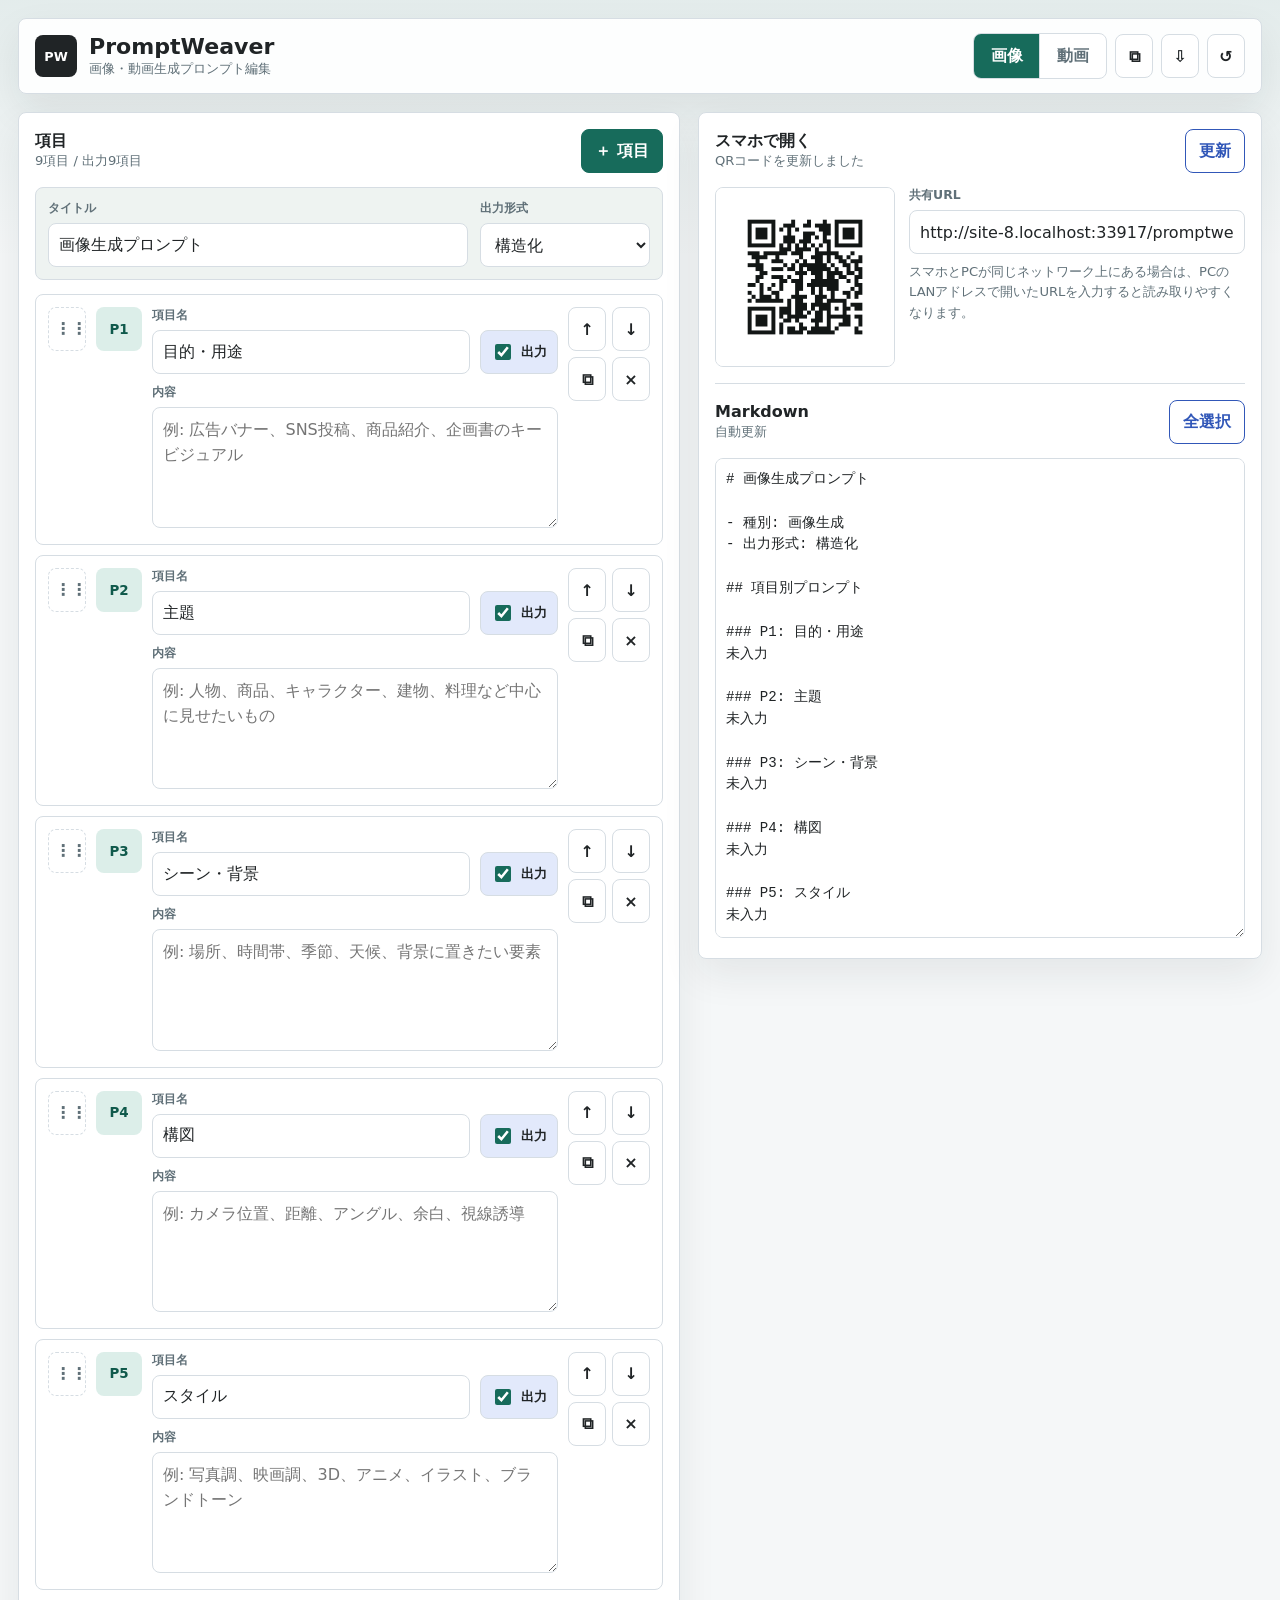
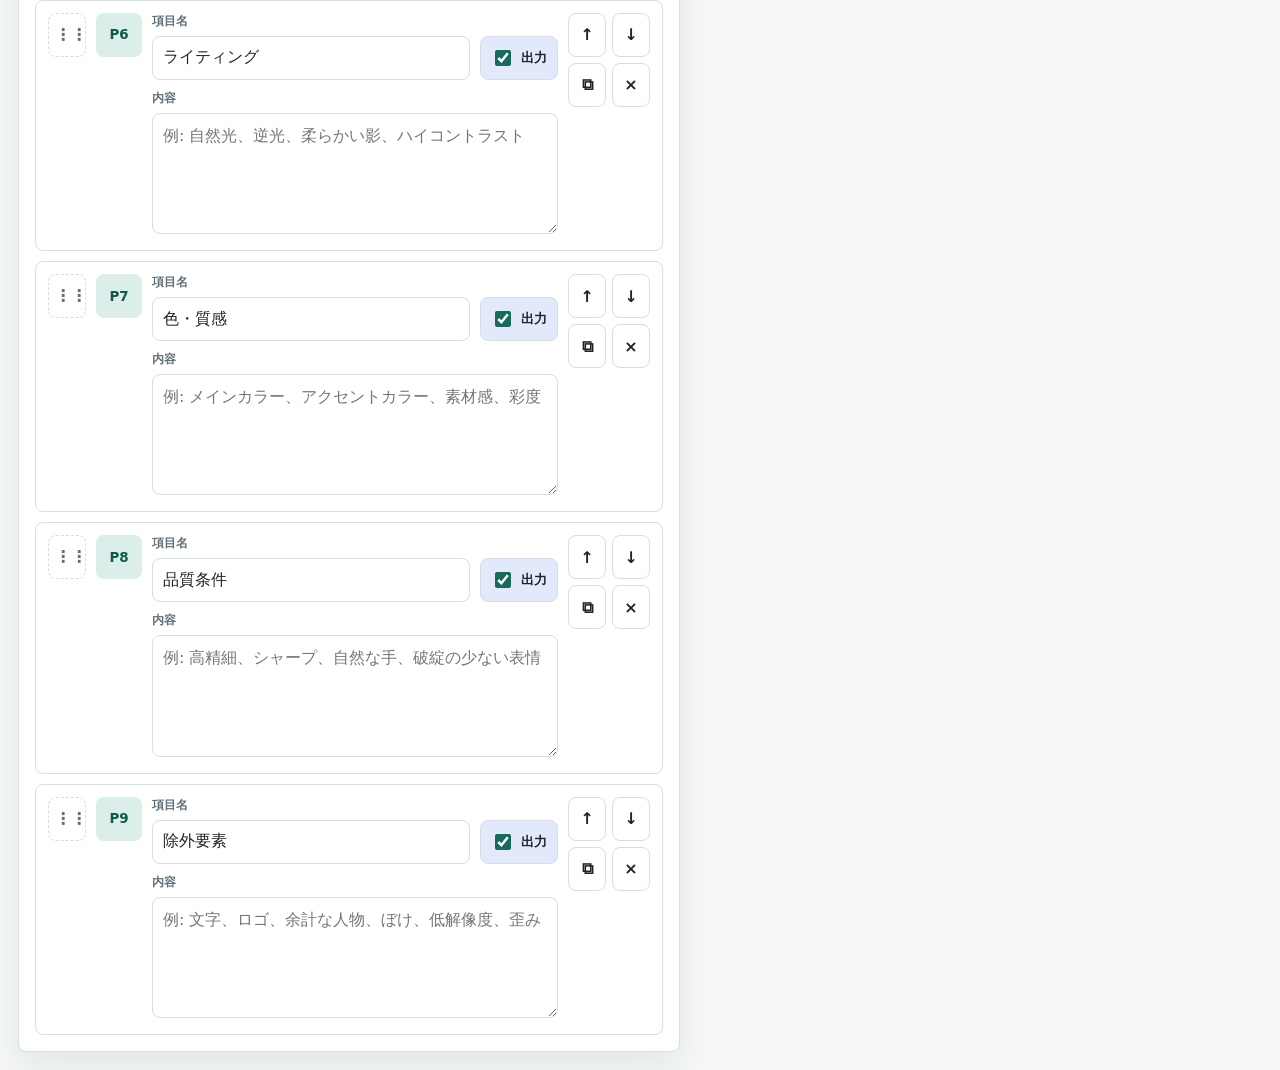
==== promptweaver/index.html @ 626ed740 "Restore PromptWeaver as offline PWA" ====
<!doctype html>
<html lang="ja">
  <head>
    <meta charset="utf-8" />
    <meta name="viewport" content="width=device-width, initial-scale=1, viewport-fit=cover" />
    <meta name="theme-color" content="#176b5b" />
    <meta name="apple-mobile-web-app-capable" content="yes" />
    <meta name="apple-mobile-web-app-title" content="PromptWeaver" />
    <meta name="apple-mobile-web-app-status-bar-style" content="default" />
    <title>PromptWeaver</title>
    <link rel="manifest" href="manifest.webmanifest" />
    <link rel="apple-touch-icon" href="icon-192.png" />
    <link rel="stylesheet" href="styles.css?v=20260616-pw1" />
  </head>
  <body>
    <div class="app-shell">
      <header class="topbar">
        <div class="brand">
          <span class="brand-mark" aria-hidden="true">PW</span>
          <div>
            <h1>PromptWeaver</h1>
            <p>画像・動画生成プロンプト編集</p>
          </div>
        </div>

        <div class="top-actions" aria-label="プロンプト操作">
          <div class="segmented" role="radiogroup" aria-label="生成タイプ">
            <button class="segment is-active" type="button" data-type="image" role="radio" aria-checked="true">画像</button>
            <button class="segment" type="button" data-type="video" role="radio" aria-checked="false">動画</button>
          </div>
          <button class="icon-button" type="button" id="copyMarkdown" aria-label="プロンプト本文をコピー" title="プロンプト本文をコピー">⧉</button>
          <button class="icon-button" type="button" id="downloadMarkdown" aria-label="Markdownを保存" title="Markdownを保存">⇩</button>
          <button class="icon-button danger" type="button" id="resetTemplate" aria-label="テンプレートを初期化" title="テンプレートを初期化">↺</button>
        </div>
      </header>

      <main class="workspace">
        <section class="editor-panel" aria-labelledby="editorTitle">
          <div class="panel-head">
            <div>
              <h2 id="editorTitle">項目</h2>
              <p id="itemCount">0項目</p>
            </div>
            <button class="primary-action" type="button" id="addItem">＋ 項目</button>
          </div>

          <div class="project-fields">
            <label>
              <span>タイトル</span>
              <input id="promptTitle" type="text" maxlength="80" autocomplete="off" />
            </label>
            <label>
              <span>出力形式</span>
              <select id="outputTone">
                <option value="structured">構造化</option>
                <option value="compact">コンパクト</option>
                <option value="production">制作指示書</option>
              </select>
            </label>
          </div>

          <div class="item-list" id="itemList" aria-label="プロンプト項目"></div>
        </section>

        <section class="preview-panel" aria-labelledby="previewTitle">
          <div class="share-panel" aria-labelledby="shareTitle">
            <div class="panel-head">
              <div>
                <h2 id="shareTitle">スマホで開く</h2>
                <p id="qrStatus" aria-live="polite">このページのURLをQR化</p>
              </div>
              <button class="secondary-action" type="button" id="refreshQr">更新</button>
            </div>
            <div class="qr-layout">
              <canvas id="qrCanvas" width="180" height="180" aria-label="スマホ用QRコード"></canvas>
              <div class="qr-fields">
                <label>
                  <span>共有URL</span>
                  <input id="shareUrl" type="url" autocomplete="off" />
                </label>
                <p class="qr-note">スマホとPCが同じネットワーク上にある場合は、PCのLANアドレスで開いたURLを入力すると読み取りやすくなります。</p>
              </div>
            </div>
          </div>

          <div class="panel-head markdown-head">
            <div>
              <h2 id="previewTitle">Markdown</h2>
              <p id="copyStatus" aria-live="polite">自動更新</p>
            </div>
            <button class="secondary-action" type="button" id="selectMarkdown">全選択</button>
          </div>

          <textarea id="markdownOutput" spellcheck="false" readonly></textarea>
        </section>
      </main>
    </div>

    <template id="itemTemplate">
      <article class="prompt-item" draggable="true">
        <div class="item-main">
          <button class="drag-handle" type="button" aria-label="並べ替え" title="並べ替え">⋮⋮</button>
          <div class="priority-badge" aria-label="優先順位"></div>
          <div class="item-fields">
            <div class="item-row">
              <label class="item-label">
                <span>項目名</span>
                <input class="field-name" type="text" maxlength="32" autocomplete="off" />
              </label>
              <label class="include-toggle">
                <input class="field-enabled" type="checkbox" />
                <span>出力</span>
              </label>
            </div>
            <label class="content-field">
              <span>内容</span>
              <textarea class="field-content" rows="4"></textarea>
            </label>
          </div>
        </div>
        <div class="item-tools">
          <button type="button" class="tool-button move-up" aria-label="上へ" title="上へ">↑</button>
          <button type="button" class="tool-button move-down" aria-label="下へ" title="下へ">↓</button>
          <button type="button" class="tool-button duplicate" aria-label="複製" title="複製">⧉</button>
          <button type="button" class="tool-button remove" aria-label="削除" title="削除">×</button>
        </div>
      </article>
    </template>

    <script src="app.js?v=20260616-pw1" defer></script>
  </body>
</html>
---- promptweaver/styles.css ----
:root {
  color-scheme: light;
  --bg: #f5f7f8;
  --panel: #ffffff;
  --panel-muted: #eef3f1;
  --text: #202426;
  --muted: #607078;
  --line: #d6dde3;
  --accent: #176b5b;
  --accent-strong: #0f594b;
  --accent-soft: #dceee9;
  --blue: #3157b8;
  --blue-soft: #e2e9fb;
  --warn: #b66c1c;
  --danger: #ad3030;
  --shadow: 0 16px 38px rgba(28, 38, 44, 0.08);
  font-family:
    "Segoe UI",
    "Noto Sans JP",
    system-ui,
    -apple-system,
    sans-serif;
}

* {
  box-sizing: border-box;
}

html {
  min-width: 320px;
}

body {
  margin: 0;
  background:
    linear-gradient(180deg, rgba(23, 107, 91, 0.08), transparent 260px),
    var(--bg);
  color: var(--text);
  -webkit-text-size-adjust: 100%;
  -webkit-tap-highlight-color: rgba(23, 107, 91, 0.18);
}

button,
input,
textarea,
select {
  font: inherit;
}

button {
  cursor: pointer;
}

.app-shell {
  min-height: 100vh;
  padding: max(18px, env(safe-area-inset-top)) max(18px, env(safe-area-inset-right)) max(18px, env(safe-area-inset-bottom)) max(18px, env(safe-area-inset-left));
}

.topbar {
  display: flex;
  align-items: center;
  justify-content: space-between;
  gap: 16px;
  max-width: 1440px;
  margin: 0 auto 18px;
  padding: 14px 16px;
  border: 1px solid var(--line);
  border-radius: 8px;
  background: rgba(255, 255, 255, 0.92);
  box-shadow: var(--shadow);
}

.brand {
  display: flex;
  align-items: center;
  min-width: 0;
  gap: 12px;
}

.brand-mark {
  display: grid;
  place-items: center;
  width: 42px;
  height: 42px;
  flex: 0 0 auto;
  border-radius: 8px;
  background: var(--text);
  color: #ffffff;
  font-size: 0.8rem;
  font-weight: 800;
  letter-spacing: 0;
}

h1,
h2,
p {
  margin: 0;
}

h1 {
  font-size: 1.38rem;
  line-height: 1.15;
}

h2 {
  font-size: 1rem;
  line-height: 1.25;
}

.brand p,
.panel-head p {
  color: var(--muted);
  font-size: 0.82rem;
  line-height: 1.45;
}

.top-actions,
.panel-head,
.item-tools,
.segmented {
  display: flex;
  align-items: center;
}

.top-actions {
  flex-wrap: wrap;
  justify-content: flex-end;
  gap: 8px;
}

.segmented {
  overflow: hidden;
  border: 1px solid var(--line);
  border-radius: 8px;
  background: #ffffff;
}

.segment {
  min-width: 66px;
  min-height: 44px;
  border: 0;
  border-right: 1px solid var(--line);
  background: transparent;
  color: var(--muted);
  font-weight: 800;
}

.segment:last-child {
  border-right: 0;
}

.segment.is-active {
  background: var(--accent);
  color: #ffffff;
}

.icon-button,
.tool-button {
  display: inline-grid;
  place-items: center;
  width: 38px;
  min-height: 44px;
  border: 1px solid var(--line);
  border-radius: 8px;
  background: #ffffff;
  color: var(--text);
  font-size: 1rem;
  font-weight: 800;
}

.icon-button:hover,
.tool-button:hover,
.secondary-action:hover,
.drag-handle:hover {
  border-color: var(--blue);
  color: var(--blue);
}

.icon-button.danger:hover,
.tool-button.remove:hover {
  border-color: rgba(173, 48, 48, 0.5);
  color: var(--danger);
}

.workspace {
  display: grid;
  grid-template-columns: minmax(0, 1.08fr) minmax(360px, 0.92fr);
  align-items: start;
  gap: 18px;
  max-width: 1440px;
  margin: 0 auto;
}

.editor-panel,
.preview-panel {
  min-width: 0;
  border: 1px solid var(--line);
  border-radius: 8px;
  background: var(--panel);
  box-shadow: var(--shadow);
}

.editor-panel {
  padding: 16px;
}

.preview-panel {
  position: sticky;
  top: 18px;
  padding: 16px;
}

.share-panel {
  margin-bottom: 16px;
  padding-bottom: 16px;
  border-bottom: 1px solid var(--line);
}

.markdown-head {
  margin-top: 0;
}

.qr-layout {
  display: grid;
  grid-template-columns: 180px minmax(0, 1fr);
  gap: 14px;
  align-items: start;
}

#qrCanvas {
  width: 180px;
  height: 180px;
  border: 1px solid var(--line);
  border-radius: 8px;
  background: #ffffff;
}

.qr-fields {
  min-width: 0;
}

.qr-note {
  margin-top: 8px;
  color: var(--muted);
  font-size: 0.82rem;
  line-height: 1.55;
}

.panel-head {
  justify-content: space-between;
  gap: 12px;
  margin-bottom: 14px;
}

.primary-action,
.secondary-action {
  min-height: 44px;
  border-radius: 8px;
  padding: 0 13px;
  font-weight: 800;
  white-space: nowrap;
}

.primary-action {
  border: 1px solid var(--accent);
  background: var(--accent);
  color: #ffffff;
}

.primary-action:hover {
  background: var(--accent-strong);
}

.secondary-action {
  border: 1px solid var(--blue);
  background: #ffffff;
  color: var(--blue);
}

.project-fields {
  display: grid;
  grid-template-columns: minmax(0, 1fr) 170px;
  gap: 12px;
  margin-bottom: 14px;
  padding: 12px;
  border: 1px solid var(--line);
  border-radius: 8px;
  background: var(--panel-muted);
}

label span {
  display: block;
  margin-bottom: 6px;
  color: var(--muted);
  font-size: 0.78rem;
  font-weight: 800;
}

input,
textarea,
select {
  width: 100%;
  border: 1px solid var(--line);
  border-radius: 8px;
  background: #ffffff;
  color: var(--text);
  font-size: 16px;
  outline: none;
}

input,
select {
  min-height: 44px;
  padding: 8px 10px;
}

textarea {
  resize: vertical;
  padding: 10px;
  line-height: 1.55;
  -webkit-text-size-adjust: 100%;
}

input:focus,
textarea:focus,
select:focus {
  border-color: var(--blue);
  box-shadow: 0 0 0 3px rgba(49, 87, 184, 0.14);
}

.item-list {
  display: grid;
  gap: 10px;
}

.prompt-item {
  position: relative;
  display: grid;
  grid-template-columns: minmax(0, 1fr) auto;
  gap: 10px;
  padding: 12px;
  border: 1px solid var(--line);
  border-radius: 8px;
  background: #ffffff;
}

.prompt-item.is-dragging {
  opacity: 0.45;
}

.prompt-item.is-over-before,
.prompt-item.is-over-after {
  border-color: var(--warn);
}

.prompt-item.is-over-before::before,
.prompt-item.is-over-after::after {
  content: "";
  position: absolute;
  left: 12px;
  right: 12px;
  height: 3px;
  border-radius: 999px;
  background: var(--warn);
}

.prompt-item.is-over-before::before {
  top: -2px;
}

.prompt-item.is-over-after::after {
  bottom: -2px;
}

.item-main {
  display: grid;
  grid-template-columns: 38px 46px minmax(0, 1fr);
  gap: 10px;
  min-width: 0;
}

.drag-handle {
  width: 38px;
  height: 44px;
  border: 1px dashed var(--line);
  border-radius: 8px;
  background: #ffffff;
  color: var(--muted);
  font-weight: 900;
  line-height: 1;
  touch-action: none;
  user-select: none;
  -webkit-user-select: none;
}

.is-reordering {
  overscroll-behavior: contain;
}

.priority-badge {
  display: grid;
  place-items: center;
  width: 46px;
  height: 44px;
  border-radius: 8px;
  background: var(--accent-soft);
  color: var(--accent-strong);
  font-size: 0.84rem;
  font-weight: 900;
}

.item-fields {
  min-width: 0;
}

.item-row {
  display: grid;
  grid-template-columns: minmax(0, 1fr) auto;
  gap: 10px;
  align-items: end;
}

.include-toggle {
  display: flex;
  align-items: center;
  min-height: 44px;
  gap: 7px;
  padding: 0 10px;
  border: 1px solid var(--line);
  border-radius: 8px;
  background: var(--blue-soft);
  color: var(--text);
  font-weight: 800;
  white-space: nowrap;
}

.include-toggle span {
  margin: 0;
  color: inherit;
  font-size: 0.82rem;
}

.include-toggle input {
  width: 16px;
  min-height: 16px;
  accent-color: var(--accent);
}

.content-field {
  display: block;
  margin-top: 10px;
}

.item-tools {
  align-content: start;
  flex-wrap: wrap;
  justify-content: flex-end;
  width: 82px;
  gap: 6px;
}

#markdownOutput {
  min-height: calc(100vh - 420px);
  max-height: calc(100vh - 420px);
  resize: vertical;
  font-family:
    "Cascadia Code",
    Consolas,
    "Courier New",
    monospace;
  font-size: 0.88rem;
  white-space: pre;
}

@media (max-width: 980px) {
  .workspace {
    grid-template-columns: 1fr;
  }

  .preview-panel {
    position: static;
  }

  #markdownOutput {
    min-height: 420px;
    max-height: none;
  }
}

@media (max-width: 680px) {
  .app-shell {
    padding: 10px;
  }

  .topbar {
    align-items: stretch;
    flex-direction: column;
  }

  .top-actions {
    justify-content: flex-start;
  }

  h1 {
    font-size: 1.2rem;
  }

  .project-fields,
  .qr-layout,
  .prompt-item,
  .item-main,
  .item-row {
    grid-template-columns: 1fr;
  }

  #qrCanvas {
    justify-self: center;
  }

  .item-main {
    gap: 8px;
  }

  .drag-handle,
  .priority-badge {
    width: 100%;
  }

  .item-tools {
    width: 100%;
    justify-content: flex-start;
  }

  .tool-button {
    width: 42px;
  }
}
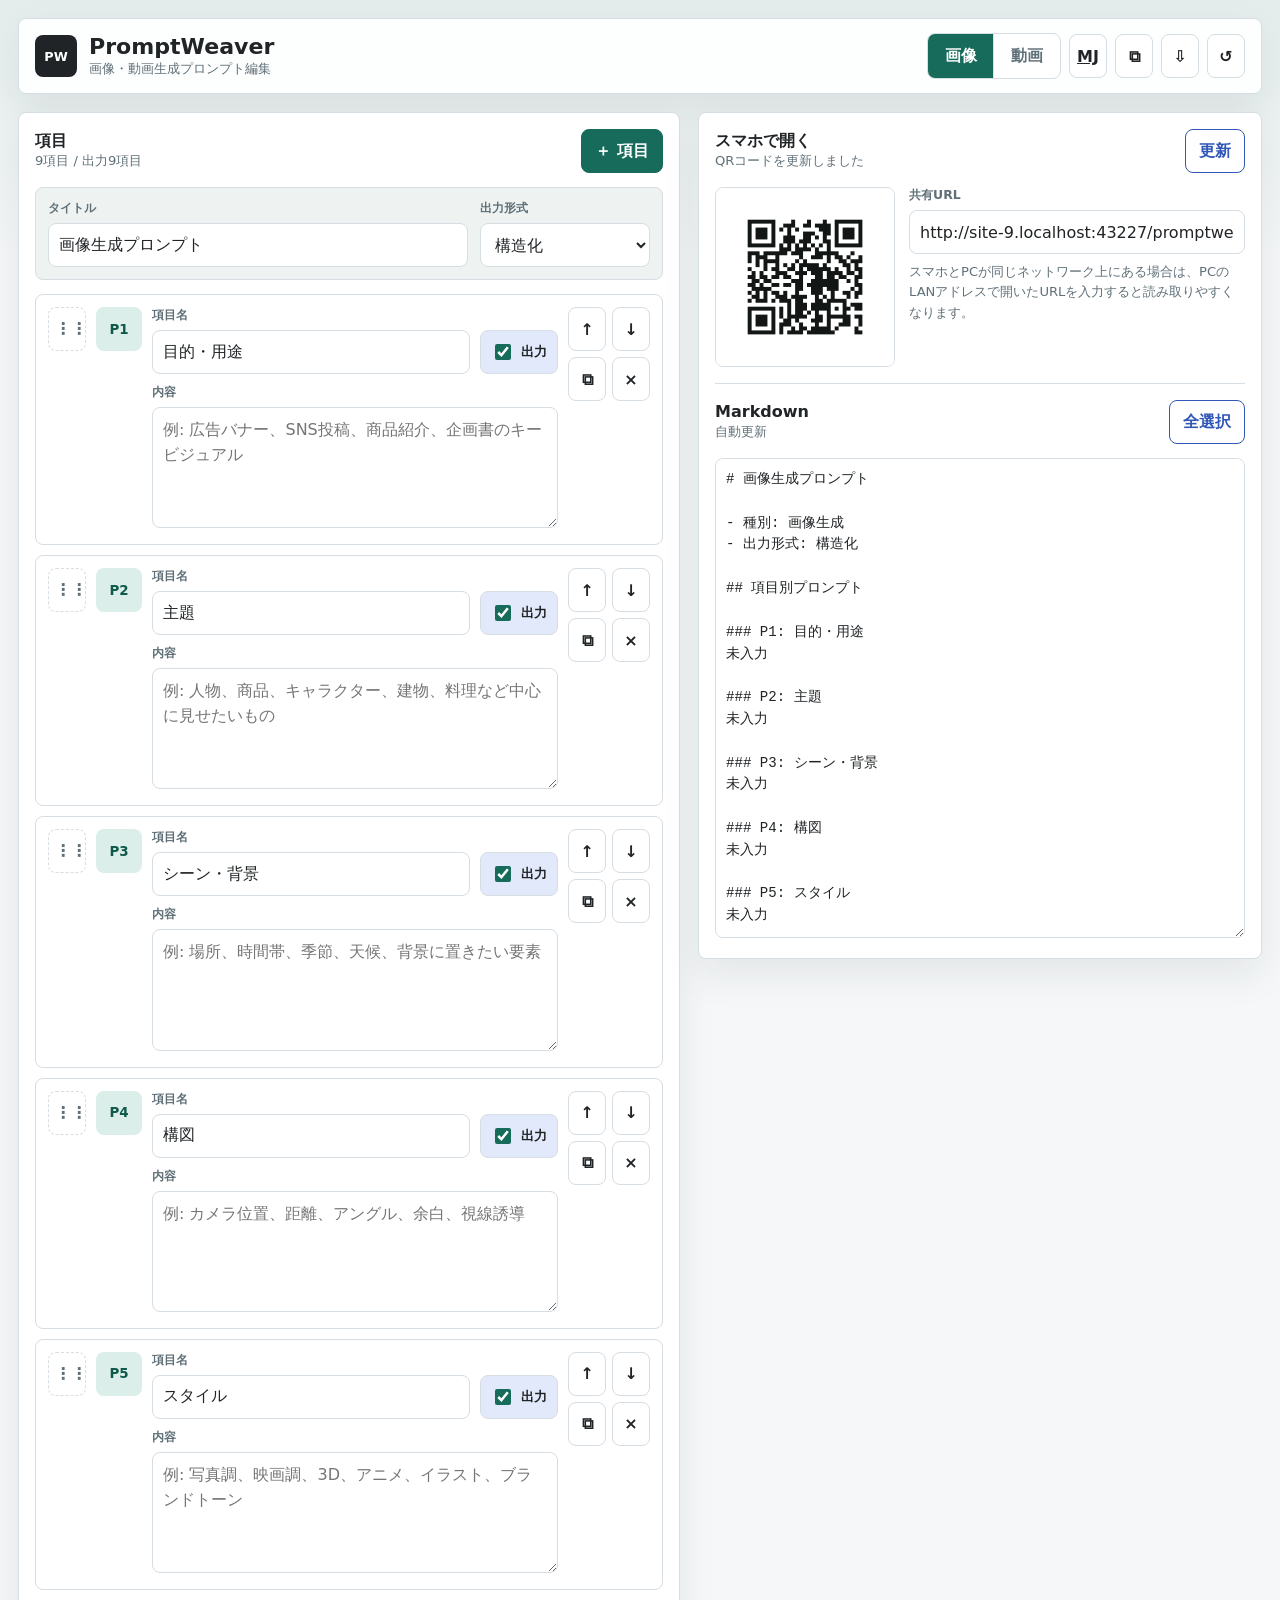
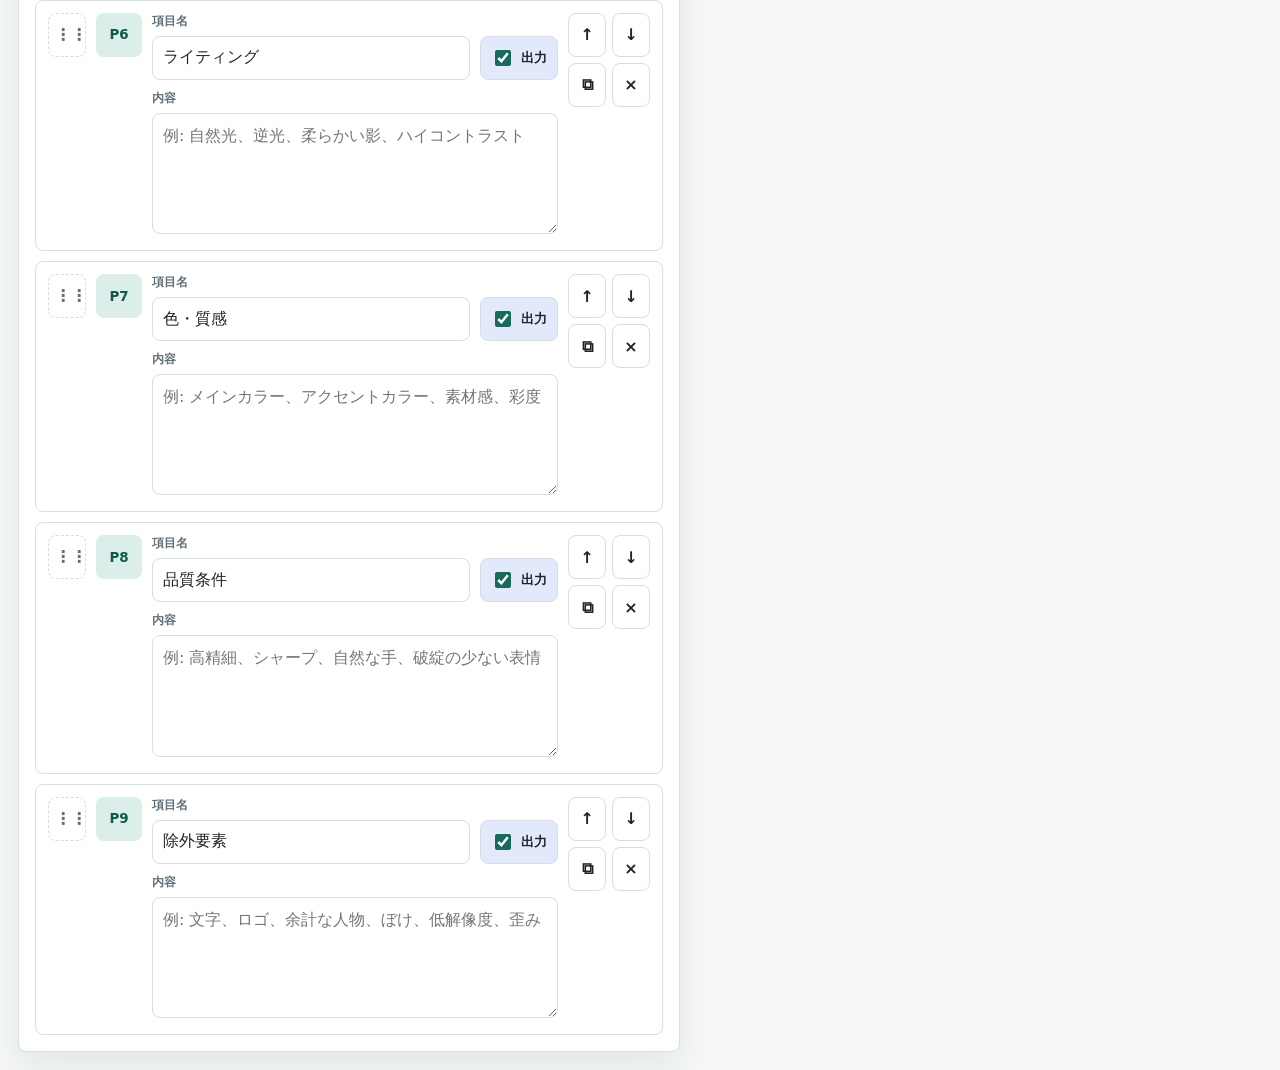
==== commit 3b33218a: "Add Midjourney forge link to PromptWeaver" ====
--- a/promptweaver/index.html
+++ b/promptweaver/index.html
@@ -10,7 +10,7 @@
     <title>PromptWeaver</title>
     <link rel="manifest" href="manifest.webmanifest" />
     <link rel="apple-touch-icon" href="icon-192.png" />
-    <link rel="stylesheet" href="styles.css?v=20260616-pw1" />
+    <link rel="stylesheet" href="styles.css?v=20260616-pw2" />
   </head>
   <body>
     <div class="app-shell">
@@ -28,6 +28,7 @@
             <button class="segment is-active" type="button" data-type="image" role="radio" aria-checked="true">画像</button>
             <button class="segment" type="button" data-type="video" role="radio" aria-checked="false">動画</button>
           </div>
+          <a class="icon-button" href="../" aria-label="Midjourney Prompt Forgeを開く" title="Midjourney Prompt Forgeを開く">MJ</a>
           <button class="icon-button" type="button" id="copyMarkdown" aria-label="プロンプト本文をコピー" title="プロンプト本文をコピー">⧉</button>
           <button class="icon-button" type="button" id="downloadMarkdown" aria-label="Markdownを保存" title="Markdownを保存">⇩</button>
           <button class="icon-button danger" type="button" id="resetTemplate" aria-label="テンプレートを初期化" title="テンプレートを初期化">↺</button>
@@ -127,6 +128,6 @@
       </article>
     </template>
 
-    <script src="app.js?v=20260616-pw1" defer></script>
+    <script src="app.js?v=20260616-pw2" defer></script>
   </body>
 </html>
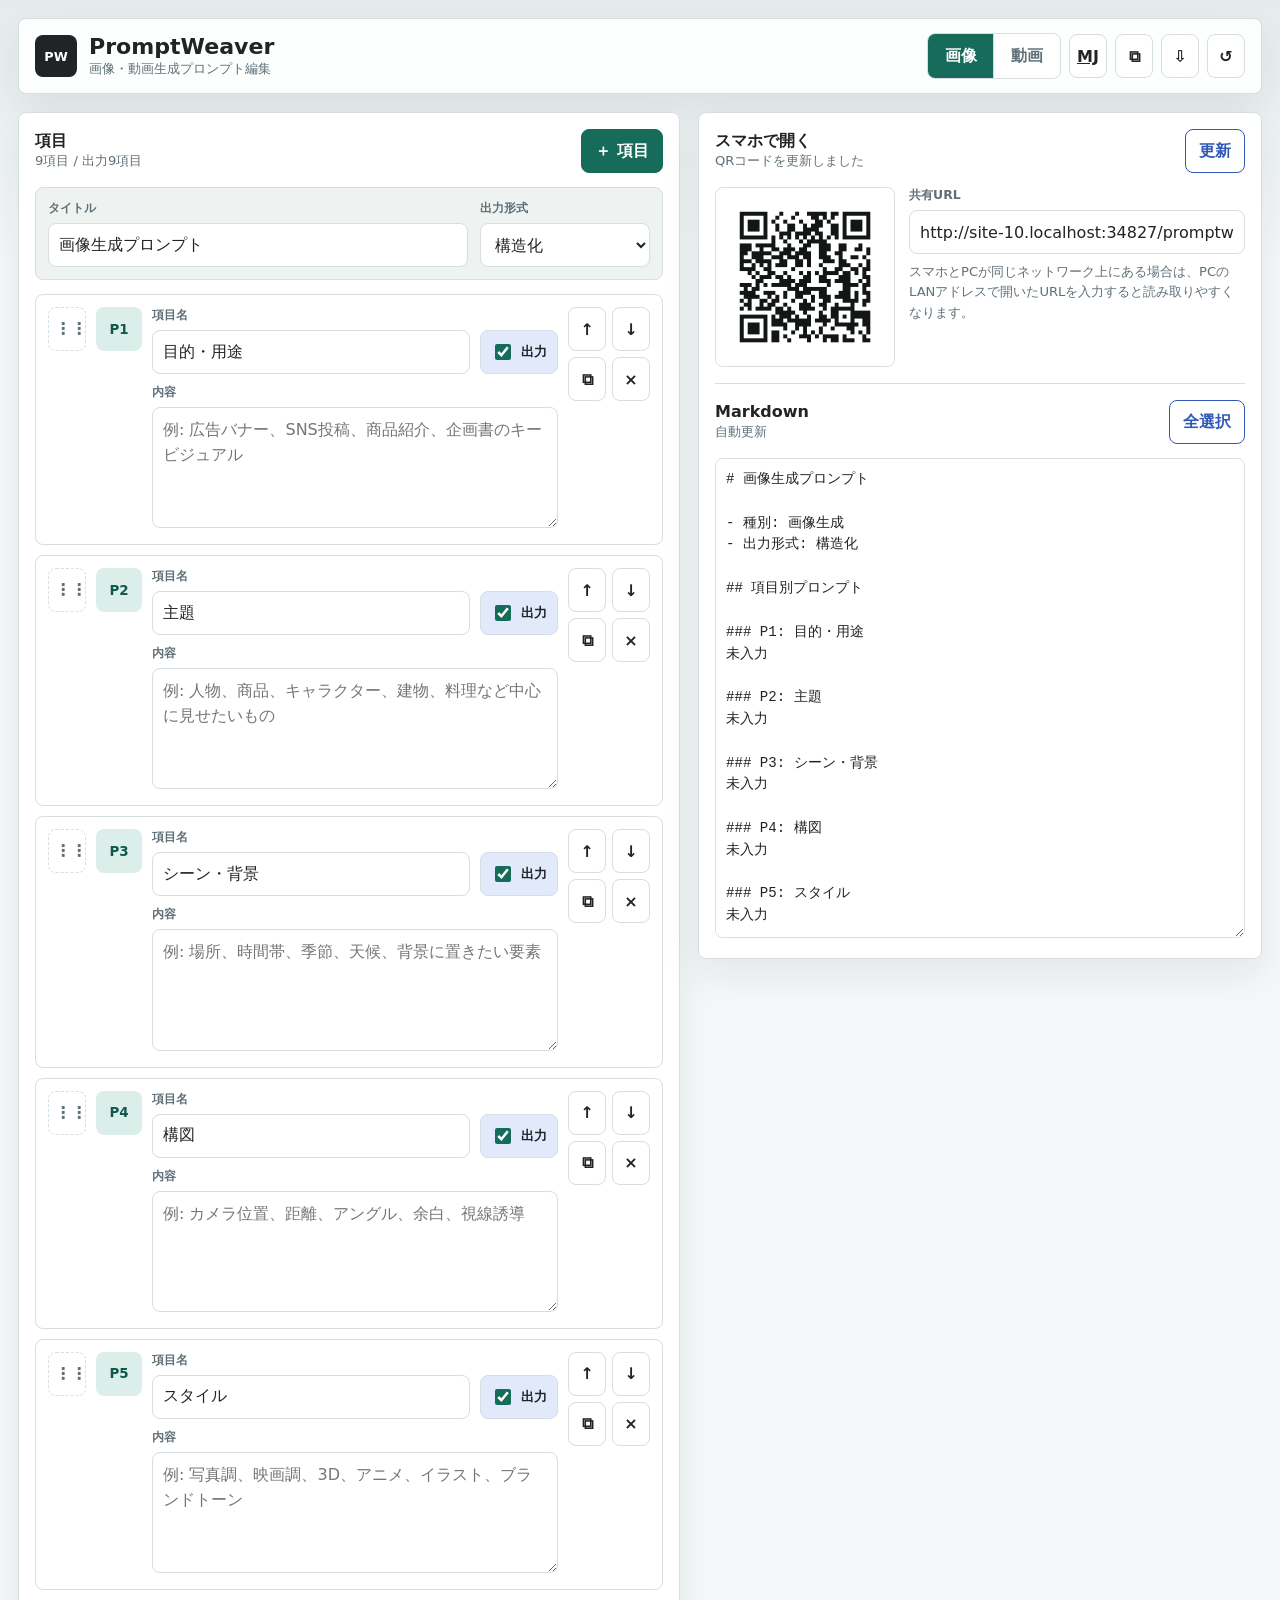
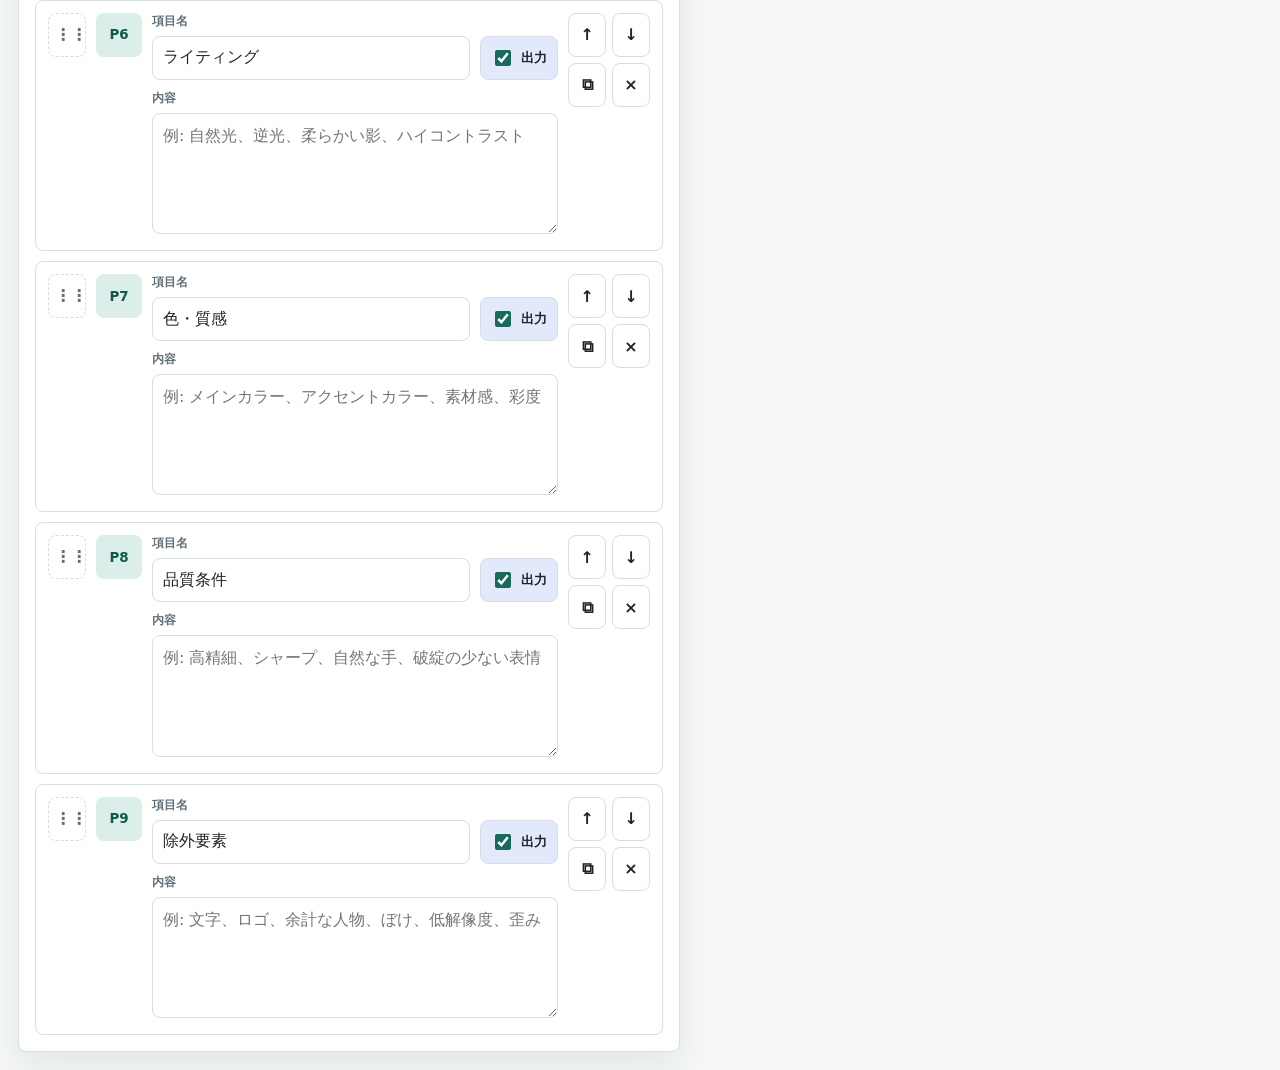
==== commit 63a52148: "Transfer Forge prompts to PromptWeaver" ====
--- a/promptweaver/index.html
+++ b/promptweaver/index.html
@@ -10,7 +10,7 @@
     <title>PromptWeaver</title>
     <link rel="manifest" href="manifest.webmanifest" />
     <link rel="apple-touch-icon" href="icon-192.png" />
-    <link rel="stylesheet" href="styles.css?v=20260616-pw2" />
+    <link rel="stylesheet" href="styles.css?v=20260617-pw3" />
   </head>
   <body>
     <div class="app-shell">
@@ -54,6 +54,7 @@
               <span>出力形式</span>
               <select id="outputTone">
                 <option value="structured">構造化</option>
+                <option value="generic">汎用Markdown</option>
                 <option value="compact">コンパクト</option>
                 <option value="production">制作指示書</option>
               </select>
@@ -128,6 +129,6 @@
       </article>
     </template>
 
-    <script src="app.js?v=20260616-pw2" defer></script>
+    <script src="app.js?v=20260617-pw3" defer></script>
   </body>
 </html>
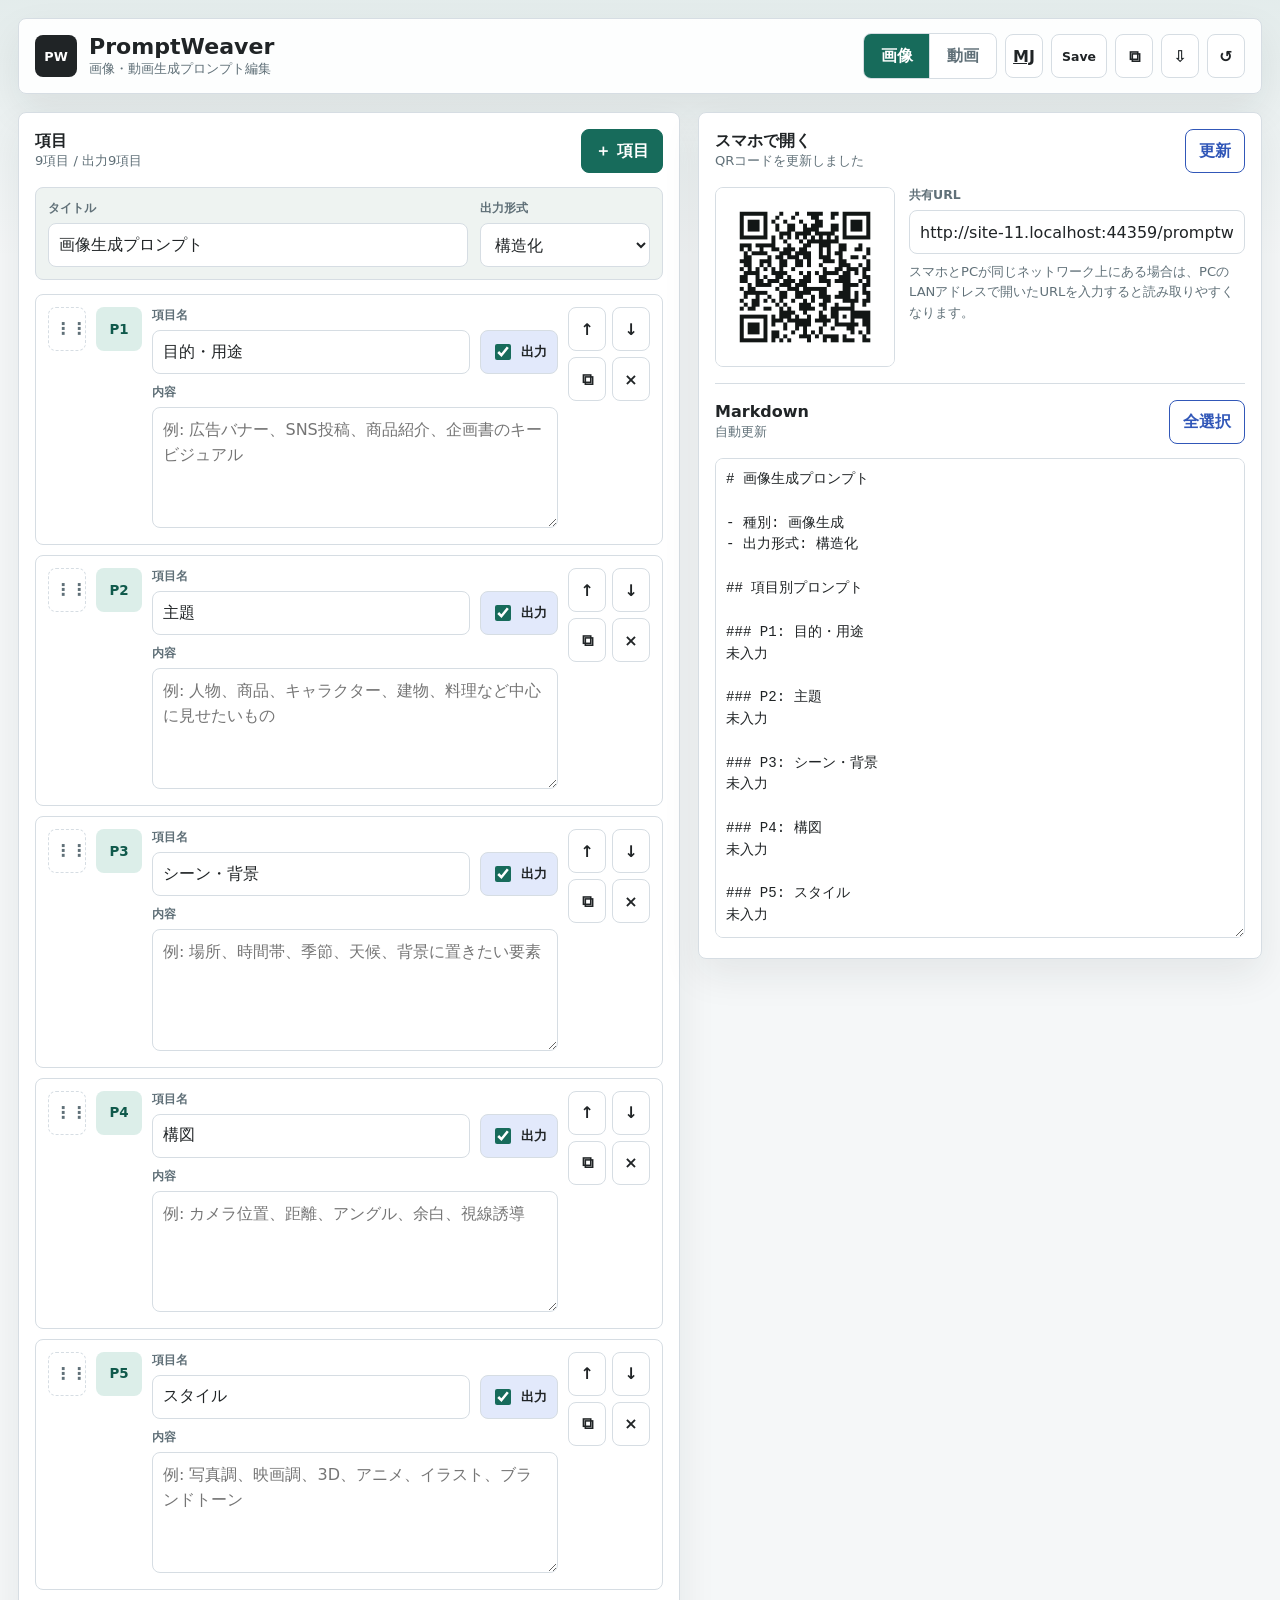
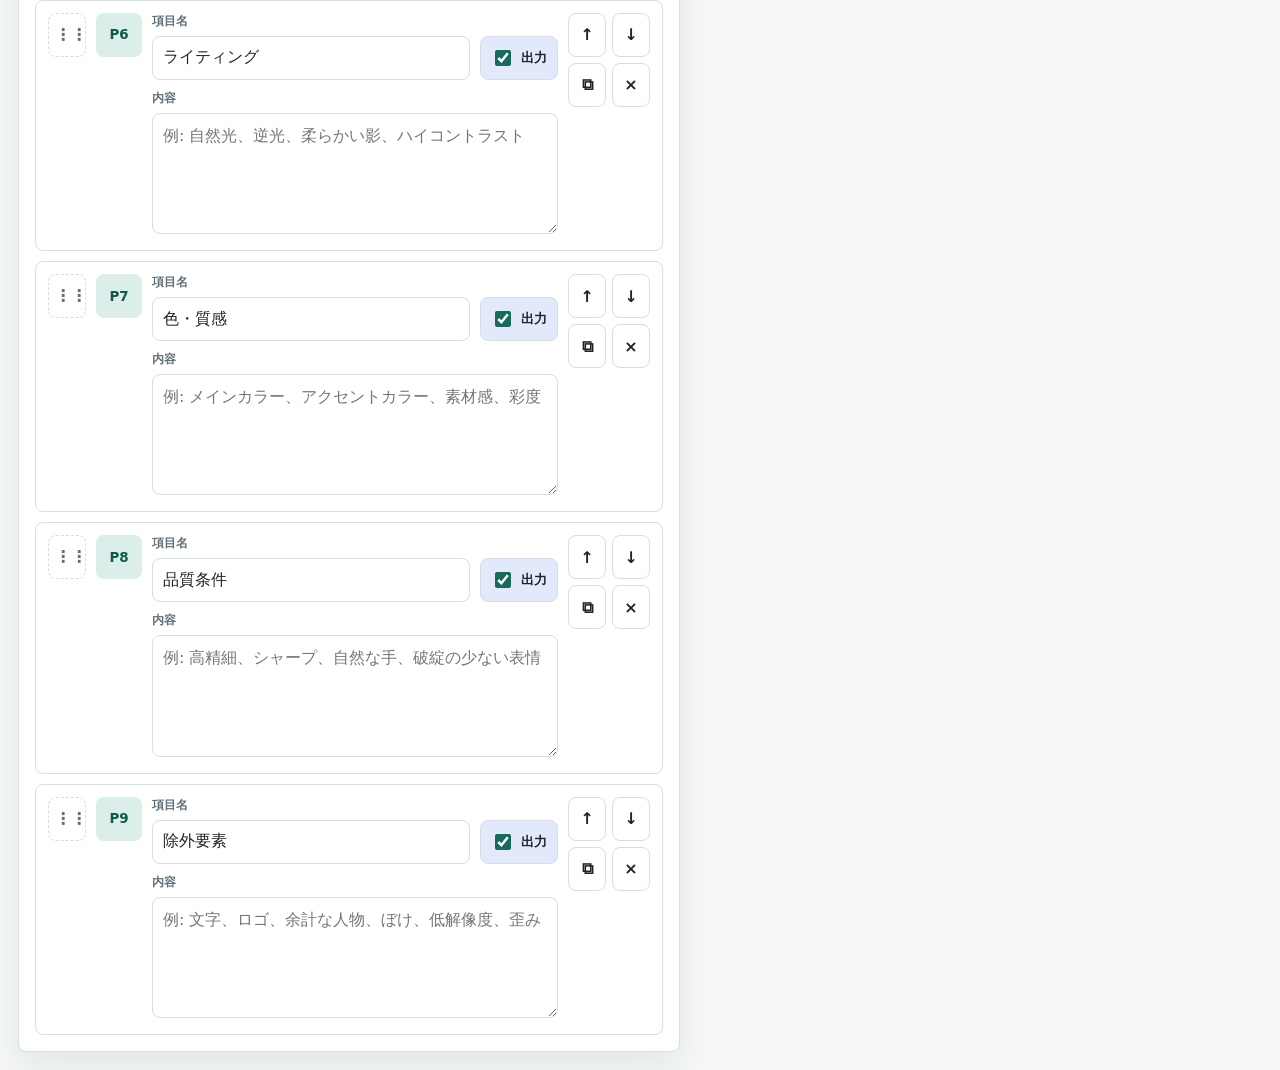
==== commit 4854eb8f: "Add named project saves and JSON backups" ====
--- a/promptweaver/index.html
+++ b/promptweaver/index.html
@@ -10,7 +10,8 @@
     <title>PromptWeaver</title>
     <link rel="manifest" href="manifest.webmanifest" />
     <link rel="apple-touch-icon" href="icon-192.png" />
-    <link rel="stylesheet" href="styles.css?v=20260617-pw3" />
+    <link rel="stylesheet" href="styles.css?v=20260618-pw1" />
+    <link rel="stylesheet" href="../project-library.css?v=20260618-1" />
   </head>
   <body>
     <div class="app-shell">
@@ -29,6 +30,7 @@
             <button class="segment" type="button" data-type="video" role="radio" aria-checked="false">動画</button>
           </div>
           <a class="icon-button" href="../" aria-label="Midjourney Prompt Forgeを開く" title="Midjourney Prompt Forgeを開く">MJ</a>
+          <button class="icon-button text-action" type="button" id="openProjectLibrary" aria-label="名前付き保存を開く" title="名前付き保存を開く">Save</button>
           <button class="icon-button" type="button" id="copyMarkdown" aria-label="プロンプト本文をコピー" title="プロンプト本文をコピー">⧉</button>
           <button class="icon-button" type="button" id="downloadMarkdown" aria-label="Markdownを保存" title="Markdownを保存">⇩</button>
           <button class="icon-button danger" type="button" id="resetTemplate" aria-label="テンプレートを初期化" title="テンプレートを初期化">↺</button>
@@ -129,6 +131,7 @@
       </article>
     </template>
 
-    <script src="app.js?v=20260617-pw3" defer></script>
+    <script src="../project-library.js?v=20260618-1" defer></script>
+    <script src="app.js?v=20260618-pw1" defer></script>
   </body>
 </html>
--- a/promptweaver/styles.css
+++ b/promptweaver/styles.css
@@ -308,6 +308,13 @@
   outline: none;
 }
 
+.icon-button.text-action {
+  width: auto;
+  min-width: 48px;
+  padding: 0 10px;
+  font-size: 0.78rem;
+}
+
 input,
 select {
   min-height: 44px;
--- a/project-library.css
+++ b/project-library.css
@@ -0,0 +1,284 @@
+.project-library-dialog {
+  width: min(920px, calc(100vw - 24px));
+  max-height: min(820px, calc(100dvh - 24px));
+  padding: 0;
+  overflow: hidden;
+  border: 1px solid var(--line);
+  border-radius: 8px;
+  background: #ffffff;
+  color: var(--text);
+  box-shadow: 0 24px 72px rgba(17, 32, 40, 0.28);
+}
+
+.project-library-dialog::backdrop {
+  background: rgba(17, 32, 40, 0.5);
+}
+
+.project-library-shell {
+  display: grid;
+  max-height: min(820px, calc(100dvh - 24px));
+  grid-template-rows: auto auto minmax(160px, 1fr) auto auto;
+}
+
+.project-library-header,
+.project-library-section-head,
+.project-library-heading,
+.project-library-row-actions,
+.project-library-save-actions,
+.project-library-json-actions {
+  display: flex;
+  align-items: center;
+}
+
+.project-library-header {
+  justify-content: space-between;
+  gap: 16px;
+  padding: 16px 18px;
+  border-bottom: 1px solid var(--line);
+}
+
+.project-library-header h2,
+.project-library-section-head h3 {
+  margin: 0;
+}
+
+.project-library-header h2 {
+  font-size: 1.1rem;
+}
+
+.project-library-header p,
+.project-library-active,
+.project-library-time,
+.project-library-status,
+.project-library-empty {
+  margin: 0;
+  color: var(--muted);
+  font-size: 0.8rem;
+  line-height: 1.45;
+}
+
+.project-library-close {
+  width: 44px;
+  height: 44px;
+  flex: 0 0 auto;
+  border: 1px solid var(--line);
+  border-radius: 8px;
+  background: #ffffff;
+  color: var(--text);
+  font-size: 1.25rem;
+  font-weight: 700;
+}
+
+.project-library-save,
+.project-library-json {
+  padding: 14px 18px;
+  background: var(--soft, #f1f6f8);
+}
+
+.project-library-save {
+  display: grid;
+  grid-template-columns: minmax(180px, 1fr) auto;
+  gap: 10px 12px;
+  border-bottom: 1px solid var(--line);
+}
+
+.project-library-save label {
+  display: grid;
+  gap: 6px;
+}
+
+.project-library-save label span {
+  color: var(--muted);
+  font-size: 0.78rem;
+  font-weight: 800;
+}
+
+.project-library-name {
+  width: 100%;
+  min-height: 44px;
+}
+
+.project-library-save-actions,
+.project-library-json-actions,
+.project-library-row-actions {
+  flex-wrap: wrap;
+  gap: 8px;
+}
+
+.project-library-save-actions {
+  align-self: end;
+}
+
+.project-library-active {
+  grid-column: 1 / -1;
+}
+
+.project-library-command,
+.project-library-action {
+  min-height: 44px;
+  border: 1px solid var(--line);
+  border-radius: 8px;
+  background: #ffffff;
+  color: var(--text);
+  font: inherit;
+  font-size: 0.78rem;
+  font-weight: 800;
+}
+
+.project-library-command {
+  padding: 0 14px;
+}
+
+.project-library-action {
+  padding: 0 10px;
+}
+
+.project-library-command.is-primary,
+.project-library-action.is-primary {
+  border-color: var(--accent);
+  background: var(--accent);
+  color: #ffffff;
+}
+
+.project-library-command.is-danger,
+.project-library-action.is-danger {
+  color: var(--danger, #a83232);
+}
+
+.project-library-command:disabled {
+  cursor: not-allowed;
+  opacity: 0.48;
+}
+
+.project-library-list-section {
+  min-height: 0;
+  padding: 14px 18px;
+}
+
+.project-library-section-head {
+  justify-content: space-between;
+  gap: 12px;
+  margin-bottom: 10px;
+}
+
+.project-library-section-head h3 {
+  font-size: 0.9rem;
+}
+
+.project-library-count {
+  color: var(--muted);
+  font-size: 0.78rem;
+  font-weight: 800;
+}
+
+.project-library-list {
+  display: grid;
+  max-height: 330px;
+  overflow-y: auto;
+  border-top: 1px solid var(--line);
+}
+
+.project-library-row {
+  display: grid;
+  grid-template-columns: minmax(180px, 1fr) auto;
+  align-items: center;
+  gap: 12px;
+  padding: 12px 0;
+  border-bottom: 1px solid var(--line);
+}
+
+.project-library-row.is-active {
+  box-shadow: inset 4px 0 0 var(--accent);
+  padding-left: 10px;
+}
+
+.project-library-summary {
+  min-width: 0;
+}
+
+.project-library-heading {
+  min-width: 0;
+  gap: 8px;
+}
+
+.project-library-heading strong {
+  overflow: hidden;
+  font-size: 0.9rem;
+  text-overflow: ellipsis;
+  white-space: nowrap;
+}
+
+.project-library-badge {
+  flex: 0 0 auto;
+  padding: 3px 7px;
+  border-radius: 6px;
+  background: #e3edf1;
+  color: #315564;
+  font-size: 0.68rem;
+  font-weight: 900;
+}
+
+.project-library-badge.is-promptweaver {
+  background: #e2f0eb;
+  color: #176b5b;
+}
+
+.project-library-json {
+  border-top: 1px solid var(--line);
+}
+
+.project-library-status {
+  min-height: 20px;
+  padding: 8px 18px 12px;
+}
+
+.project-library-status.is-error {
+  color: var(--danger, #a83232);
+  font-weight: 700;
+}
+
+.project-library-empty {
+  padding: 24px 0;
+  text-align: center;
+}
+
+@media (max-width: 720px) {
+  .project-library-dialog {
+    width: calc(100vw - 12px);
+    max-height: calc(100dvh - 12px);
+  }
+
+  .project-library-shell {
+    max-height: calc(100dvh - 12px);
+  }
+
+  .project-library-save,
+  .project-library-row {
+    grid-template-columns: 1fr;
+  }
+
+  .project-library-save-actions,
+  .project-library-row-actions {
+    justify-content: flex-start;
+  }
+
+  .project-library-row-actions {
+    display: grid;
+    grid-template-columns: repeat(3, minmax(0, 1fr));
+  }
+
+  .project-library-action {
+    width: 100%;
+    padding: 0 6px;
+  }
+
+  .project-library-json-actions {
+    display: grid;
+    grid-template-columns: repeat(2, minmax(0, 1fr));
+  }
+
+  .project-library-command {
+    min-width: 0;
+    padding: 0 8px;
+  }
+}
